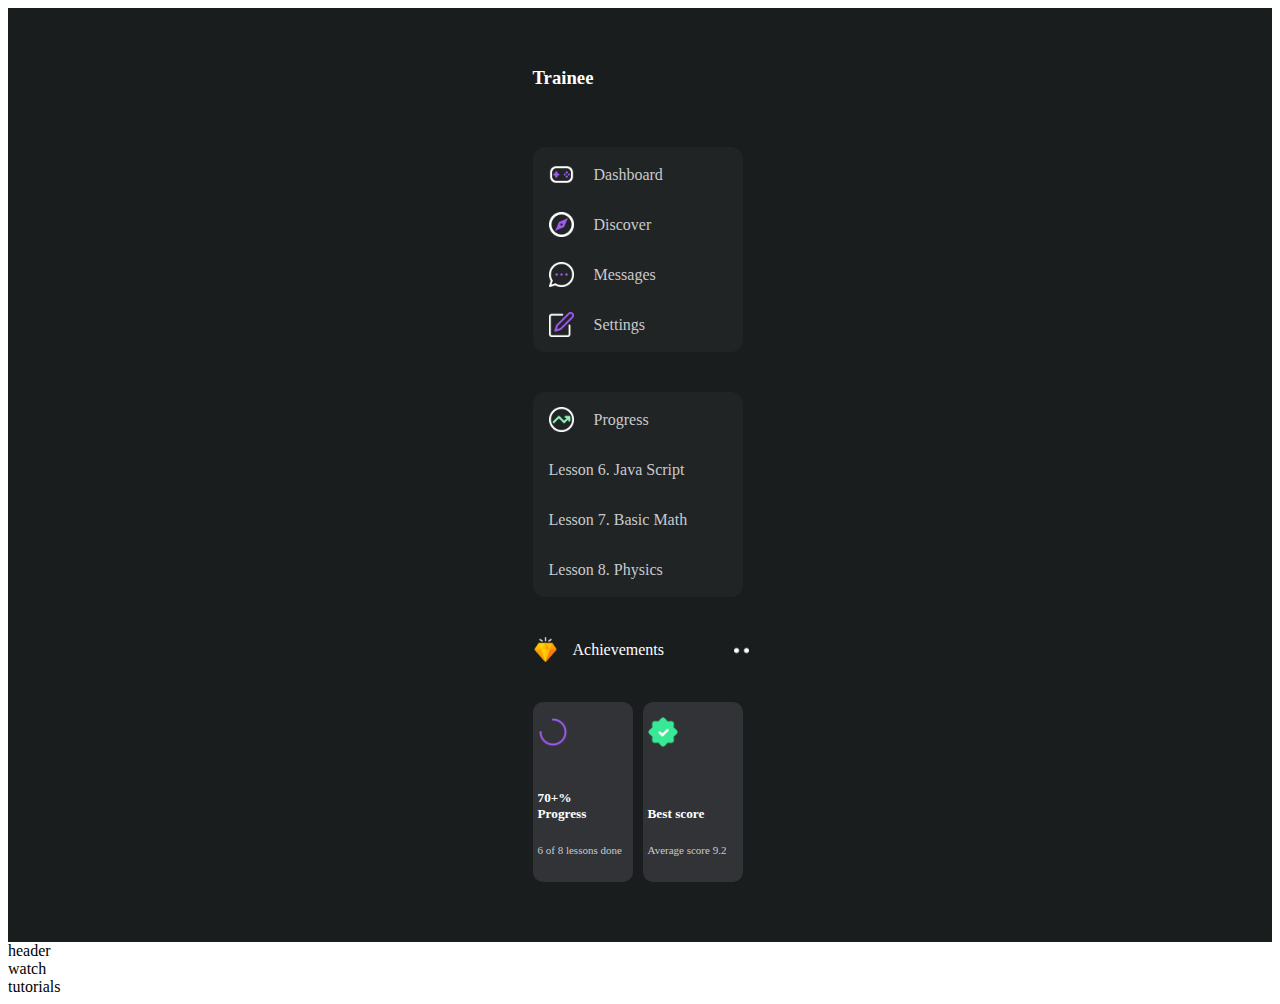
==== src/page/home.html @ acbeae02 "feat: feature/aside created" ====
<!DOCTYPE html>
<html lang="pt-BR">
  <head>
    <meta charset="UTF-8" />
    <meta name="viewport" content="width=device-width, initial-scale=1.0" />
    <title>Trainee</title>
    <link rel="stylesheet" href="/src/css/global-home.css" />
    <link rel="stylesheet" href="/src/css/aside.css" />
  </head>
  <body id="container">
    <aside id="aside">
      <section class="aside__nav">
        <h3>Trainee</h3>
        <div class="nav__summary nav__summary--dashboard">
          <a href="" class="summary__page">
            <img src="/src/imgs/aside/videogame.png" alt="" />
            <span>Dashboard</span>
          </a>
          <a href="" class="summary__page">
            <img src="/src/imgs/aside/compass2.png" alt="" />
            <span>Discover</span>
          </a>
          <a href="" class="summary__page">
            <img src="/src/imgs/aside/messenger.png" alt="" />
            <span>Messages</span>
          </a>
          <a href="" class="summary__page">
            <img src="/src/imgs/aside/edit.png" alt="" />
            <span>Settings</span>
          </a>
        </div>
        <div class="nav__summary nav__summary--progress">
          <a href="" class="summary__page">
            <img src="/src/imgs/aside/stat.png" alt="" />
            <span>Progress</span>
          </a>
          <a href="" class="summary__page summary__lesson">
            <span>Lesson 6. Java Script</span>
          </a>
          <a href="" class="summary__page summary__lesson">
            <span>Lesson 7. Basic Math</span>
          </a>
          <a href="" class="summary__page summary__lesson">
            <span>Lesson 8. Physics</span>
          </a>
        </div>
        <div class="nav__achievements">
          <a class="achievements__anchor" href="">
            <img src="/src/imgs/aside/diamante.png" alt="" />
            Achievements
          </a>
          <button class="achievements__button">
            <img src="/src/imgs/aside/musical-sign-of-two-dots.png" alt="" />
          </button>
        </div>
        <div class="nav__userCards">
          <a class="userCards__card">
            <img src="/src/imgs/aside/loading.png" alt="" />
            <div class="achievement__description">
              <h5>
                70+% <br />
                Progress
              </h5>
              <p>6 of 8 lessons done</p>
            </div>
          </a>
          <a class="userCards__card">
            <img src="/src/imgs/aside/verify.png" alt="" />
            <div class="achievement__description">
              <h5>Best score</h5>
              <p>Average score 9.2</p>
            </div>
          </a>
        </div>
      </section>
    </aside>
    <main id="main">
      <header id="header">header</header>
      <div id="watch">watch</div>
      <div id="tutorials">tutorials</div>
    </main>
  </body>
</html>
---- src/css/aside.css ----
#aside {
  background-color: #191d1e;
  display: flex;
  justify-content: center;
  color: white;
  overflow-y: auto;
}

.aside__nav {
  min-width: 120px;
  max-width: 300px;
  max-height: 1080px;
  padding: 40px 15px 60px 10px;
  gap: 40px;
  left: 20px;
  display: flex;
  flex-direction: column;
  justify-content: space-between;
  position: relative;
}

.nav__summary {
  width: 100%;
  background-color: #202425;
  display: flex;
  flex-direction: column;
  padding: 15px 0;
  border-radius: 12px;
  gap: 25px;
}

.summary__page {
  width: 100%;
  height: 25px;
  text-decoration: none;
  color: #C9CACE;
  display: flex;
  align-items: center;
  position: relative;
  gap: 20px;
  right: 4px;
}

.nav__summary--dashboard a:hover {
  border-left: 4px solid #a35bf6;
  color: white;
}

.nav__summary--progress a:hover {
  border-left: 4px solid #d0d1d0;
  color: white;
}

.summary__page img {
  width: 25px;
  margin-left: 20px;
}

.summary__lesson {
  padding-left: 20px;
}

.nav__achievements {
  display: flex;
  width: 100%;
  justify-content: space-between;
  align-items: center;
  height: 25px;
}

.achievements__anchor {
  gap: 15px;
  display: flex;
  justify-content: space-between;
  align-items: center;
  text-decoration: none;
  color: white;
}

.nav__achievements img {
  width: 25px;
  height: 25px;
}

.achievements__button {
  width: 15px;
  height: 15px;
  background-color: transparent;
  border: 0;
  cursor: pointer;
}

.achievements__button img {
  width: 15px;
  height: 15px;
}

.nav__userCards {
  width: 100%;
  display: flex;
  flex-direction: row;
  justify-content: space-between;
  gap: 10px;
}

.userCards__card {
  border-radius: 10px;
  width: 90px;
  height: 150px;
  padding: 15px 5px;
  background-color: #323337;
  display: flex;
  flex-direction: column;
  justify-content: space-between;
}

.userCards__card img {
  width: 30px;
}

.userCards__card p {
  font-size: 11px;
  color: #C9CACE;
}

@media screen and (max-width: 890px) {
  .achievements__anchor {
    gap: 0px;
  }
}

@media screen and (max-width: 1300px) {
  .aside__nav {
    left: 0;
  }
}
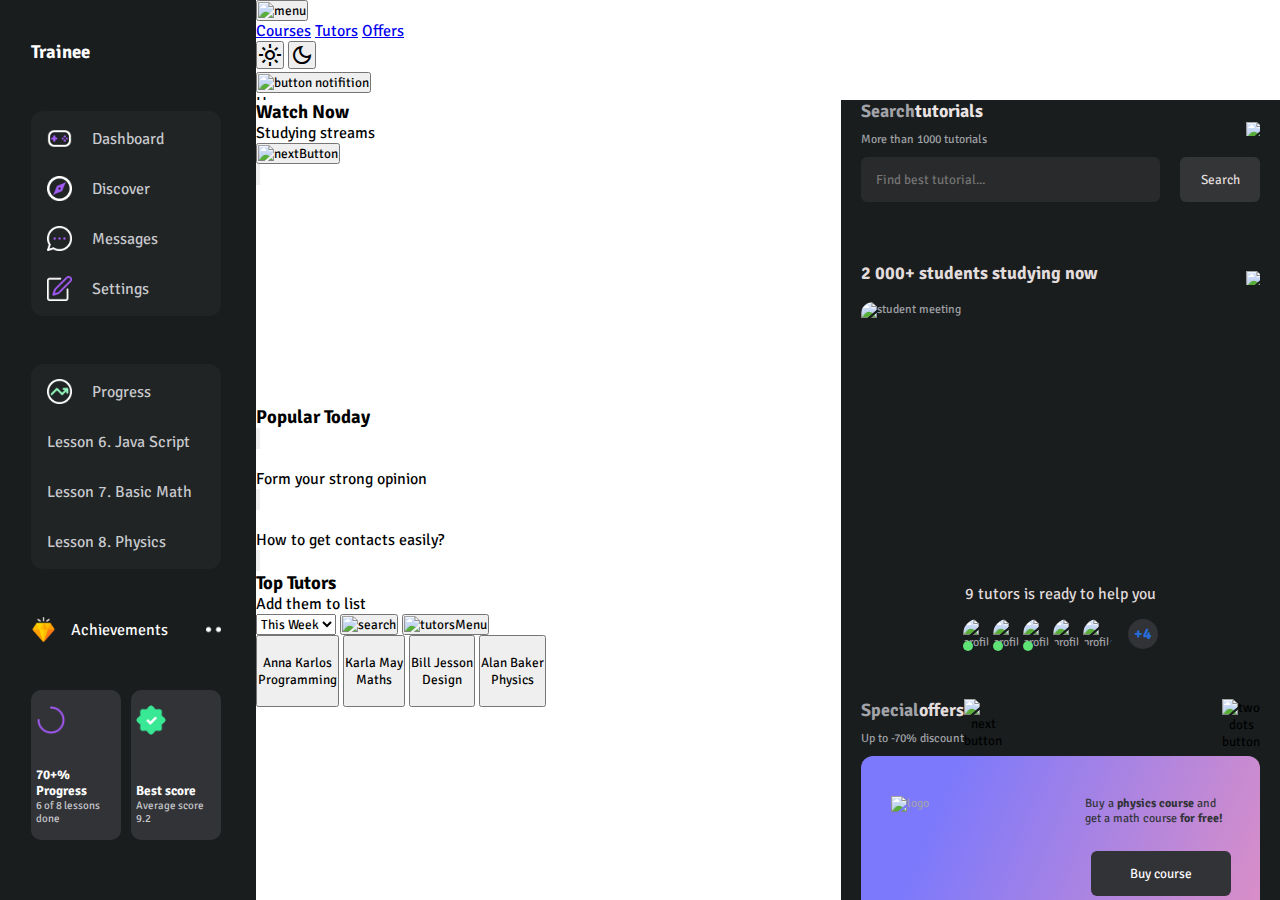
==== commit e4f0d556: "feat: basic function ready" ====
--- a/src/page/home.html
+++ b/src/page/home.html
@@ -5,10 +5,19 @@
     <meta name="viewport" content="width=device-width, initial-scale=1.0" />
     <title>Trainee</title>
     <link rel="stylesheet" href="/src/css/global-home.css" />
+    <link rel="stylesheet" href="/src/css/header.css" />
+    <link rel="stylesheet" href="/src/css/tutorials.css" />
+    <link
+      rel="stylesheet"
+      href="https://fonts.googleapis.com/css2?family=Material+Symbols+Outlined:opsz,wght,FILL,GRAD@20,200,1,0"
+    />
     <link rel="stylesheet" href="/src/css/aside.css" />
+    <link rel="stylesheet" href="/src/css/watch.css" />
+    <link rel="stylesheet" href="/src/components/Modal/index.css" />
   </head>
+  
   <body id="container">
-    <aside id="aside">
+   <aside id="aside">
       <section class="aside__nav">
         <h3>Trainee</h3>
         <div class="nav__summary nav__summary--dashboard">
@@ -50,7 +59,7 @@
             Achievements
           </a>
           <button class="achievements__button">
-            <img src="/src/imgs/aside/musical-sign-of-two-dots.png" alt="" />
+            <img class="button__dots" src="/src/imgs/aside/musical-sign-of-two-dots.png" alt="" />
           </button>
         </div>
         <div class="nav__userCards">
@@ -75,9 +84,364 @@
       </section>
     </aside>
     <main id="main">
-      <header id="header">header</header>
-      <div id="watch">watch</div>
-      <div id="tutorials">tutorials</div>
+      <header id="header">
+        <button class="header__aside">
+          <img class="aside__menu" src="/src/imgs/header/menu.png" alt="menu" />
+        </button>
+
+        <nav class="header__filters">
+          <a class="filters__filter" href="#">Courses</a>
+          <a class="filters__filter" href="#">Tutors</a>
+          <a class="filters__filter" href="#">Offers</a>
+        </nav>
+
+        <div class="header__account">
+          <div class="account__mode">
+            <button class="material-symbols-outlined mode__light">
+              light_mode
+            </button>
+            <button class="material-symbols-outlined mode__dark">
+              dark_mode
+            </button>
+          </div>
+          <button class="account__notifi">
+            <img
+              class="notifi__img"
+              src="/src/imgs/header/notification.png"
+              alt="button notifition"
+            />
+          </button>
+          <p class="account__name">Hey,</p>
+          <button class="account__profile">
+            <img
+              class="profile__img"
+              src="/src/imgs/header/profile.jpg"
+              alt="profile picture"
+            />
+            <img
+              class="profile__add"
+              src="/src/imgs/header/add.png"
+              alt="add button"
+            />
+          </button>
+        </div>
+      </header>
+      <div id="watch" class="watch">
+        <div class="watch__watchNow">
+          <div class="watchNow__menu">
+            <div class="menu__description">
+              <span>
+                <h3>Watch Now</h3>
+                <p>Studying streams</p>
+              </span>
+              <button class="description__nextButton">
+                <img src="/src/imgs/watch/next.png" alt="nextButton" />
+              </button>
+            </div>
+            <button class="menu__button">
+              <img class="button__dots" src="/src/imgs/watch/two-dots.png" alt="" />
+            </button>
+          </div>
+          <ul class="watchNow__streamsList">
+            <li class="streamsList__user">
+              <a href="" class="user__stream">
+                <img
+                  class="stream__img"
+                  src="/src/imgs/watch/live1.jpg"
+                  alt=""
+                />
+              </a>
+            </li>
+            <li class="streamsList__user">
+              <a href="" class="user__stream">
+                <img
+                  class="stream__img"
+                  src="/src/imgs/watch/live2.jpg"
+                  alt=""
+                />
+              </a>
+            </li>
+            <li class="streamsList__user">
+              <a href="" class="user__stream">
+                <img
+                  class="stream__img"
+                  src="/src/imgs/watch/live3.jpg"
+                  alt=""
+                />
+              </a>
+            </li>
+            <li class="streamsList__user">
+              <a href="" class="user__stream">
+                <img
+                  class="stream__img"
+                  src="/src/imgs/watch/live4.jpg"
+                  alt=""
+                />
+              </a>
+            </li>
+            <li class="streamsList__user">
+              <a href="" class="user__stream">
+                <img
+                  class="stream__img"
+                  src="/src/imgs/watch/live5.jpg"
+                  alt=""
+                />
+              </a>
+            </li>
+            <li class="streamsList__user">
+              <a href="" class="user__stream">
+                <img
+                  class="stream__img"
+                  src="/src/imgs/watch/live6.jpg"
+                  alt=""
+                />
+              </a>
+            </li>
+            <li class="streamsList__user">
+              <a href="" class="user__stream">
+                <img
+                  class="stream__img"
+                  src="/src/imgs/watch/live7.jpg"
+                  alt=""
+                />
+              </a>
+            </li>
+            <li class="streamsList__user">
+              <a href="" class="user__stream">
+                <img
+                  class="stream__img"
+                  src="/src/imgs/watch/live8.jpg"
+                  alt=""
+                />
+              </a>
+            </li>
+            <li class="streamsList__user">
+              <a href="" class="user__stream">
+                <img
+                  class="stream__img"
+                  src="/src/imgs/watch/live9.jpg"
+                  alt=""
+                />
+              </a>
+            </li>
+            <li class="streamsList__user">
+              <a href="" class="user__stream">
+                <img
+                  class="stream__img"
+                  src="/src/imgs/watch/live10.jpg"
+                  alt=""
+                />
+              </a>
+            </li>
+            <li class="streamsList__user">
+              <a href="" class="user__stream">
+                <img
+                  class="stream__img"
+                  src="/src/imgs/watch/live11.jpg"
+                  alt=""
+                />
+              </a>
+            </li>
+          </ul>
+        </div>
+        <div class="watch__popular">
+          <div class="popular__menu">
+            <h3>Popular Today</h3>
+            <button class="menu__button">
+              <img class="button__dots" src="/src/imgs/watch/two-dots.png" alt="" />
+            </button>
+          </div>
+          <div class="popular__content">
+            <div class="popular__item">
+              <img src="/src/imgs/watch/brain-running.jpg" alt="" />
+              <div class="item__description">
+                <p>Form your strong opinion</p>
+                <button>
+                  <img src="/src/imgs/watch/arrow-right.png" alt="" />
+                </button>
+              </div>
+            </div>
+            <div class="popular__item">
+              <img class="item__img" src="/src/imgs/watch/hands-sharing.jpg" alt="" />
+              <div class="item__description">
+                <p>How to get contacts easily?</p>
+                <button>
+                  <img src="/src/imgs/watch/arrow-right.png" alt="" />
+                </button>
+              </div>
+            </div>
+          </div>
+        </div>
+        <div class="watch__tutors">
+          <div class="tutors__menu">
+            <span class="menu__description">
+              <h3>Top Tutors</h3>
+              <p>Add them to list</p>
+            </span>
+            <div class="menu__options">
+              <select name="options__filter" class="options__filter">
+                <option value="this-week">This Week</option>
+              </select>
+              <button class="options__search">
+                <img src="/src/imgs/watch/search-img.png" alt="search" />
+              </button>
+              <button class="options__button">
+                <img class="button__dots" src="/src/imgs/watch/two-dots.png" alt="tutorsMenu" />
+              </button>
+            </div>
+          </div>
+          <div class="tutors__list">
+            <button class="list__tutor">
+              <img class="tutor__pic" src="/src/imgs/watch/tutor1.jpg" alt="" />
+              <span class="tutor__description">
+                  <p class="description__name">Anna Karlos</p>
+                  <p class="tutor__subject">Programming</p>
+              </span>
+              <img class="tutor__add" src="/src/imgs/watch/add.png" alt="">
+            </button>
+            <button class="list__tutor">
+              <img class="tutor__pic" src="/src/imgs/watch/tutor2.jpg" alt="" />
+              <span class="tutor__description">
+                <p class="description__name">Karla May</p>
+                <p class="tutor__subject">Maths</p>
+              </span>
+              <img class="tutor__add" src="/src/imgs/watch/add.png" alt="" />
+            </button>
+            <button class="list__tutor">
+              <img class="tutor__pic" src="/src/imgs/watch/tutor3.jpg" alt="" />
+              <span class="tutor__description">
+                <p class="description__name">Bill Jesson</p>
+                <p class="tutor__subject">Design</p>
+              </span>
+              <img class="tutor__add" src="/src/imgs/watch/add.png" alt="" />
+            </button>
+            <button class="list__tutor">
+              <img class="tutor__pic" src="/src/imgs/watch/tutor4.jpg" alt="" />
+              <span class="tutor__description">
+                <p class="description__name">Alan Baker</p>
+                <p class="tutor__subject">Physics</p>
+              </span>
+              <img class="tutor__add" src="/src/imgs/watch/add.png" alt="" />
+            </button>
+          </div>
+        </div>
+      </div>
+      <div id="tutorials">
+        <form class="tutorials__form" action="#" method="get">
+          <div class="form__reading">
+            <legend class="reading__description">
+              <h2 class="description__title">Search</h2>
+              <p class="description__text">More than 1000 tutorials</p>
+            </legend>
+            <button class="reading__button">
+              <img
+                class="button__dots"
+                src="/src/imgs/tutorials/two-dots.png"
+                alt="two dots button"
+              />
+            </button>
+          </div>
+          <label class="form__send" for="search">
+            <input
+              class="send__input"
+              type="text"
+              placeholder="Find best tutorial..."
+              required
+            />
+            <button class="send__button" type="submit">Search</button>
+          </label>
+        </form>
+        <div class="tutorials__meeting">
+          <div class="meeting__reading">
+            <h2 class="reading__title">2 000+ students studying now</h2>
+            <button class="reading__button">
+              <img
+                class="button__dots"
+                src="/src/imgs/tutorials/two-dots.png"
+                alt="two dots button"
+              />
+            </button>
+          </div>
+          <img
+            class="meeting__img"
+            src="/src/imgs/tutorials/meeting.jpg"
+            alt="student meeting"
+          />
+        </div>
+        <div class="tutorials__students">
+          <p class="students__text">9 tutors is ready to help you</p>
+          <picture class="students__profiles">
+            <img
+              class="profiles__img profiles__img--margin"
+              src="/src/imgs/tutorials/profile1.jpg"
+              alt="profile picture"
+            />
+            <div class="profiles__on"></div>
+            <img
+              class="profiles__img profiles__img--margin"
+              src="/src/imgs/tutorials/profile2.jpg"
+              alt="profile picture"
+            />
+            <div class="profiles__on"></div>
+            <img
+              class="profiles__img profiles__img--margin"
+              src="/src/imgs/tutorials/profile3.jpg"
+              alt="profile picture"
+            />
+            <div class="profiles__on"></div>
+            <img
+              class="profiles__img profiles__img--margin"
+              src="/src/imgs/tutorials/profile4.jpeg"
+              alt="profile picture"
+            />
+            <img
+              class="profiles__img"
+              src="/src/imgs/tutorials/profile5.jfif"
+              alt="profile picture"
+            />
+            <span class="profiles__more"><strong>+4</strong></span>
+          </picture>
+        </div>
+        <div class="tutorials__buy">
+          <div class="buy__poster">
+            <div class="poster__offer">
+              <h2 class="offer__title">Special</h2>
+              <p class="offer__text">Up to -70% discount</p>
+            </div>
+            <button class="offer__button offer__button--spacing">
+              <img
+                class="button__next"
+                src="/src/imgs/tutorials/next.png"
+                alt="next button"
+              />
+            </button>
+            <button class="offer__button">
+              <img
+                class="button__dots"
+                src="/src/imgs/tutorials/two-dots.png"
+                alt="two dots button"
+              />
+            </button>
+          </div>
+          <div class="buy__banner">
+            <img
+              class="banner__img"
+              src="/src/imgs/tutorials/logo.png"
+              alt="logo"
+            />
+            <div class="banner__logo">
+              <p class="logo__text">
+                Buy a <strong>physics course</strong> and<br />get a math course
+                <strong>for free!</strong>
+              </p>
+              <button class="logo__button">Buy course</button>
+            </div>
+          </div>
+        </div>
+      </div>
     </main>
+    <script type="module" src="/src/components/Modal/index.js"></script>
+    <script type="module" src="/src/utils/openModal.js"></script>
+    <script type="module" src="/src/utils/closeModal.js"></script>
   </body>
 </html>
--- a/src/css/global-home.css
+++ b/src/css/global-home.css
@@ -0,0 +1,107 @@
+@import url("https://fonts.googleapis.com/css2?family=Open+Sans&family=Poppins:ital,wght@1,300&family=Roboto+Slab:wght@200;400&family=Signika+Negative:wght@300&display=swap");
+
+* {
+  margin: 0;
+  padding: 0;
+  box-sizing: border-box;
+  font-family: "Signika Negative", sans-serif;
+}
+
+*::-webkit-scrollbar {
+  width: 4px;
+}
+
+*::-webkit-scrollbar-thumb {
+  background-color: #272830;
+  border-radius: 4%;
+}
+
+#container {
+  height: 100vh;
+  display: grid;
+  grid-template-columns: 1fr 4fr;
+  grid-template-rows: 1fr;
+  grid-template-areas: "aside main";
+  overflow: hidden;
+}
+
+#aside {
+  grid-area: aside;
+  overflow: hidden;
+  background-color: brown;
+}
+
+#main {
+  width: 100%;
+  height: 100%;
+  display: grid;
+  grid-template-columns: 4fr 3fr;
+  grid-template-rows: 100px 1fr;
+  grid-template-areas:
+    "header header"
+    "watch tutorials";
+  overflow: hidden;
+}
+
+#header {
+  grid-area: header;
+  overflow: hidden;
+}
+
+#watch {
+  grid-area: watch;
+  overflow: hidden;
+}
+
+#tutorials {
+  grid-area: tutorials;
+  overflow: auto;
+}
+
+@media screen and (max-width: 798px) {
+  #container {
+    grid-template-columns: 0 1fr;
+    grid-template-rows: 1fr;
+  }
+
+  #main {
+    display: block;
+    overflow-y: auto;
+  }
+
+  #header {
+    height: 80px;
+  }
+
+  #watch {
+    height: 100vh;
+  }
+
+  #tutorials {
+    height: 100vh;
+  }
+}
+
+@media screen and (max-width: 415px) {
+  #container {
+    grid-template-columns: 0 1fr;
+    grid-template-rows: 1fr;
+  }
+
+  #main {
+    display: block;
+    overflow-x: auto;
+  }
+
+  #header {
+    height: 60px;
+  }
+
+  #watch {
+    height: 100vh;
+  }
+
+  #tutorials {
+    height: 100vh;
+  }
+}
--- a/src/css/tutorials.css
+++ b/src/css/tutorials.css
@@ -0,0 +1,272 @@
+#tutorials {
+  display: flex;
+  flex-direction: column;
+  justify-content: space-between;
+  background-color: #191d1e;
+  color: #a1a3a8;
+  font-size: 14px;
+  gap: 30px;
+  padding: 0 20px 40px 20px;
+}
+
+#tutorials button,
+#tutorials input {
+  border: none;
+  cursor: pointer;
+}
+
+#tutorials h2,
+#tutorials p {
+  padding: 0 0 10px 0;
+}
+
+/* tutorials form */
+.tutorials__form > .form__reading {
+  display: flex;
+  justify-content: space-between;
+}
+
+.reading__description > .description__title::after {
+  content: "tutorials";
+  color: #ebe4e4;
+}
+
+.reading__button {
+  background-color: #191d1e;
+}
+
+.offer__button > .button__dots,
+.reading__button > .button__dots {
+  width: 14px;
+  height: 14px;
+}
+
+.form__send {
+  display: flex;
+  justify-content: space-between;
+}
+
+.send__input,
+.send__button {
+  border-radius: 6px;
+  color: #e2dcdc;
+}
+
+.send__input {
+  min-width: 120px;
+  width: 75%;
+  height: 45px;
+  padding-left: 15px;
+  margin-right: 15px;
+  background-color: #282a2b;
+}
+
+.send__button {
+  min-width: 40px;
+  width: 20%;
+  height: 45px;
+  background-color: #333536;
+}
+
+/* tutorials meeting */
+.tutorials__meeting {
+  display: flex;
+  flex-direction: column;
+}
+
+.meeting__reading {
+  display: flex;
+  justify-content: space-between;
+  color: #e2dcdc;
+  align-items: center;
+  margin: 30px 0 8px 0;
+}
+
+.reading__button {
+  display: flex;
+  align-items: center;
+}
+
+.meeting__img {
+  min-width: 350px;
+  min-height: 200px;
+  height: 28vh;
+  border-radius: 12px 12px 0 0;
+}
+
+/* tutorials students */
+.tutorials__students {
+  display: flex;
+  flex-direction: column;
+  align-items: center;
+}
+
+.students__text {
+  font-size: 16px;
+  color: #e2dcdc;
+}
+
+.students__profiles {
+  display: flex;
+  margin-left: 20px;
+}
+
+.profiles__img,
+.profiles__more {
+  cursor: pointer;
+  width: 40px;
+  height: 40px;
+  margin-left: -10px;
+  border-radius: 20px;
+  border: 5px solid #191d1e;
+}
+
+.profiles__img--margin {
+  margin-left: -20px;
+}
+
+.profiles__on {
+  position: relative;
+  width: 10px;
+  height: 10px;
+  border-radius: 5px;
+  background-color: rgb(95, 226, 117);
+  right: 35px;
+  top: 27px;
+}
+
+.profiles__more {
+  display: flex;
+  align-items: center;
+  justify-content: center;
+  font-size: 16px;
+  margin-left: 5px;
+  background-color: #323337;
+  color: #256edb;
+}
+
+/* tutorials buy */
+.tutorials__buy {
+  padding: 15px 0 0 0;
+}
+
+.buy__poster {
+  display: flex;
+  justify-content: space-between;
+  align-items: flex-start;
+}
+
+.poster__offer > .offer__title::after {
+  content: "offers";
+  color: #e2dcdc;
+}
+
+.offer__button {
+  background-color: #191d1e;
+}
+
+.offer__button--spacing {
+  margin-right: 220px;
+}
+
+.button__next {
+  width: 20px;
+  height: 20px;
+}
+
+.buy__banner {
+  display: flex;
+  align-items: center;
+  justify-content: center;
+  min-width: 350px;
+  height: 20vh;
+  gap: 100px;
+  border-radius: 12px;
+  background: rgb(124, 121, 252);
+  background: linear-gradient(
+    112deg,
+    rgba(124, 121, 252, 1) 0%,
+    rgba(124, 121, 252, 1) 20%,
+    rgba(220, 143, 198, 1) 100%
+  );
+}
+
+.banner__img {
+  width: 100px;
+  height: 100px;
+}
+
+.banner__logo > .logo__text {
+  margin: 0 0 15px -6px;
+  color: #323337;
+}
+
+.logo__button {
+  width: 140px;
+  height: 45px;
+  background-color: #323337;
+  color: #fff;
+  border-radius: 6px;
+}
+
+/* media */
+@media screen and (max-width: 1600px) {
+  #tutorials {
+    font-size: 12px;
+  }
+
+  .tutorials__buy {
+    padding: 15px 0 0 0;
+  }
+}
+
+@media screen and (max-width: 1200px) {
+  .meeting__reading {
+    margin: 0;
+  }
+
+  .meeting__img {
+    min-width: 230px;
+    height: 20vh;
+  }
+
+  .offer__button--spacing {
+    margin-right: 50px;
+  }
+
+  .banner__img {
+    width: 70px;
+    height: 70px;
+  }
+
+  .logo__button {
+    width: 100px;
+    height: 45px;
+  }
+
+  .buy__banner {
+    min-width: 230px;
+    gap: 24px;
+    margin-bottom: 40px;
+  }
+}
+
+@media screen and (max-width: 798px) {
+  #tutorials {
+    padding: 15px 20px 0 20px;
+  }
+
+  .meeting__img {
+    min-width: 230px;
+    height: 27vh;
+  }
+
+  .banner__img {
+    width: 70px;
+    height: 70px;
+  }
+
+  .buy__banner {
+    gap: 25px;
+  }
+}
--- a/src/components/Modal/index.css
+++ b/src/components/Modal/index.css
@@ -0,0 +1,63 @@
+.modal {
+  position: absolute;
+  left: 50%;
+  top: 50%;
+  transform: translate(-50%, -50%);
+  background-color: #191d1e;
+  width: 500px;
+  height: 350px;
+  border-radius: 8px;
+  z-index: 11;
+  transition: 0.3s;
+  pointer-events: all;
+  border: 1px solid #92939736;
+}
+
+.modal__container {
+  display: flex;
+  justify-content: space-around;
+  align-items: center;
+  flex-direction: column;
+  width: 100%;
+  height: 100%;
+}
+
+.container__close {
+  display: flex;
+  align-items: center;
+  flex-direction: row-reverse;
+  width: 95%;
+  height: 38px;
+}
+
+.close__button {
+  display: flex;
+  align-items: center;
+  justify-content: center;
+  cursor: pointer;
+  border: none;
+  width: 36px;
+  height: 36px;
+  background-color: #191d1e;
+}
+
+.button__img:hover {
+  background-color: #9d9ea150;
+}
+
+.button__img {
+  display: flex;
+  align-items: center;
+  justify-content: center;
+  margin: 0;
+  padding: 0;
+  width: 28px;
+  height: 28px;
+  color: #fff;
+  background-color: #51525750;
+}
+
+.container__content {
+  height: 80%;
+  width: 90%;
+}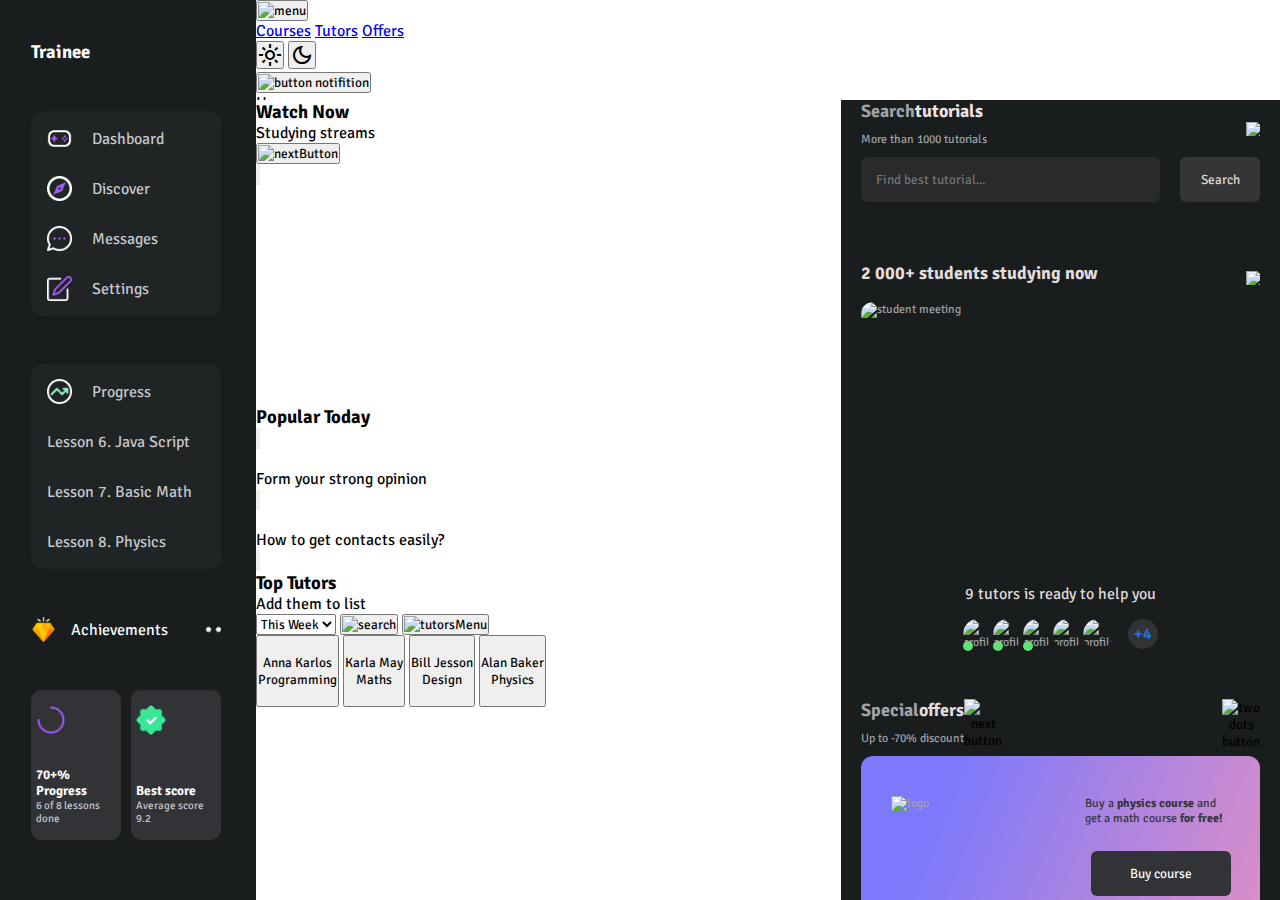
==== commit 60c2058d: "fix: modal" ====
--- a/src/page/home.html
+++ b/src/page/home.html
@@ -1,447 +1,345 @@
 <!DOCTYPE html>
 <html lang="pt-BR">
-  <head>
-    <meta charset="UTF-8" />
-    <meta name="viewport" content="width=device-width, initial-scale=1.0" />
-    <title>Trainee</title>
-    <link rel="stylesheet" href="/src/css/global-home.css" />
-    <link rel="stylesheet" href="/src/css/header.css" />
-    <link rel="stylesheet" href="/src/css/tutorials.css" />
-    <link
-      rel="stylesheet"
-      href="https://fonts.googleapis.com/css2?family=Material+Symbols+Outlined:opsz,wght,FILL,GRAD@20,200,1,0"
-    />
-    <link rel="stylesheet" href="/src/css/aside.css" />
-    <link rel="stylesheet" href="/src/css/watch.css" />
-    <link rel="stylesheet" href="/src/components/Modal/index.css" />
-  </head>
-  
-  <body id="container">
-   <aside id="aside">
-      <section class="aside__nav">
-        <h3>Trainee</h3>
-        <div class="nav__summary nav__summary--dashboard">
-          <a href="" class="summary__page">
-            <img src="/src/imgs/aside/videogame.png" alt="" />
-            <span>Dashboard</span>
-          </a>
-          <a href="" class="summary__page">
-            <img src="/src/imgs/aside/compass2.png" alt="" />
-            <span>Discover</span>
-          </a>
-          <a href="" class="summary__page">
-            <img src="/src/imgs/aside/messenger.png" alt="" />
-            <span>Messages</span>
-          </a>
-          <a href="" class="summary__page">
-            <img src="/src/imgs/aside/edit.png" alt="" />
-            <span>Settings</span>
-          </a>
-        </div>
-        <div class="nav__summary nav__summary--progress">
-          <a href="" class="summary__page">
-            <img src="/src/imgs/aside/stat.png" alt="" />
-            <span>Progress</span>
-          </a>
-          <a href="" class="summary__page summary__lesson">
-            <span>Lesson 6. Java Script</span>
-          </a>
-          <a href="" class="summary__page summary__lesson">
-            <span>Lesson 7. Basic Math</span>
-          </a>
-          <a href="" class="summary__page summary__lesson">
-            <span>Lesson 8. Physics</span>
-          </a>
-        </div>
-        <div class="nav__achievements">
-          <a class="achievements__anchor" href="">
-            <img src="/src/imgs/aside/diamante.png" alt="" />
-            Achievements
-          </a>
-          <button class="achievements__button">
-            <img class="button__dots" src="/src/imgs/aside/musical-sign-of-two-dots.png" alt="" />
-          </button>
-        </div>
-        <div class="nav__userCards">
-          <a class="userCards__card">
-            <img src="/src/imgs/aside/loading.png" alt="" />
-            <div class="achievement__description">
-              <h5>
-                70+% <br />
-                Progress
-              </h5>
-              <p>6 of 8 lessons done</p>
-            </div>
-          </a>
-          <a class="userCards__card">
-            <img src="/src/imgs/aside/verify.png" alt="" />
-            <div class="achievement__description">
-              <h5>Best score</h5>
-              <p>Average score 9.2</p>
-            </div>
-          </a>
-        </div>
-      </section>
-    </aside>
-    <main id="main">
-      <header id="header">
-        <button class="header__aside">
-          <img class="aside__menu" src="/src/imgs/header/menu.png" alt="menu" />
+<head>
+  <meta charset="UTF-8" />
+  <meta name="viewport" content="width=device-width, initial-scale=1.0" />
+  <title>Trainee</title>
+  <link rel="stylesheet" href="/src/css/global-home.css" />
+  <link rel="stylesheet" href="/src/css/header.css" />
+  <link rel="stylesheet" href="/src/css/tutorials.css" />
+  <link rel="stylesheet"
+    href="https://fonts.googleapis.com/css2?family=Material+Symbols+Outlined:opsz,wght,FILL,GRAD@20,200,1,0" />
+  <link rel="stylesheet" href="/src/css/aside.css" />
+  <link rel="stylesheet" href="/src/css/watch.css" />
+  <link rel="stylesheet" href="/src/components/Modal/index.css" />
+</head>
+
+<body id="container">
+  <aside id="aside">
+    <section class="aside__nav">
+      <h3>Trainee</h3>
+      <div class="nav__summary nav__summary--dashboard">
+        <a href="" class="summary__page">
+          <img src="/src/imgs/aside/videogame.png" alt="" />
+          <span>Dashboard</span>
+        </a>
+        <a href="" class="summary__page">
+          <img src="/src/imgs/aside/compass2.png" alt="" />
+          <span>Discover</span>
+        </a>
+        <a href="" class="summary__page">
+          <img src="/src/imgs/aside/messenger.png" alt="" />
+          <span>Messages</span>
+        </a>
+        <a href="" class="summary__page">
+          <img src="/src/imgs/aside/edit.png" alt="" />
+          <span>Settings</span>
+        </a>
+      </div>
+      <div class="nav__summary nav__summary--progress">
+        <a href="" class="summary__page">
+          <img src="/src/imgs/aside/stat.png" alt="" />
+          <span>Progress</span>
+        </a>
+        <a href="" class="summary__page summary__lesson">
+          <span>Lesson 6. Java Script</span>
+        </a>
+        <a href="" class="summary__page summary__lesson">
+          <span>Lesson 7. Basic Math</span>
+        </a>
+        <a href="" class="summary__page summary__lesson">
+          <span>Lesson 8. Physics</span>
+        </a>
+      </div>
+      <div class="nav__achievements">
+        <a class="achievements__anchor" href="">
+          <img src="/src/imgs/aside/diamante.png" alt="" />
+          Achievements
+        </a>
+        <button class="achievements__button">
+          <img class="button__dots" src="/src/imgs/aside/musical-sign-of-two-dots.png" alt="" />
         </button>
+      </div>
+      <div class="nav__userCards">
+        <a class="userCards__card">
+          <img src="/src/imgs/aside/loading.png" alt="" />
+          <div class="achievement__description">
+            <h5>
+              70+% <br />
+              Progress
+            </h5>
+            <p>6 of 8 lessons done</p>
+          </div>
+        </a>
+        <a class="userCards__card">
+          <img src="/src/imgs/aside/verify.png" alt="" />
+          <div class="achievement__description">
+            <h5>Best score</h5>
+            <p>Average score 9.2</p>
+          </div>
+        </a>
+      </div>
+    </section>
+  </aside>
+  <main id="main">
+    <header id="header">
+      <button class="header__aside">
+        <img class="aside__menu" src="/src/imgs/header/menu.png" alt="menu" />
+      </button>
 
-        <nav class="header__filters">
-          <a class="filters__filter" href="#">Courses</a>
-          <a class="filters__filter" href="#">Tutors</a>
-          <a class="filters__filter" href="#">Offers</a>
-        </nav>
+      <nav class="header__filters">
+        <a class="filters__filter" href="#">Courses</a>
+        <a class="filters__filter" href="#">Tutors</a>
+        <a class="filters__filter" href="#">Offers</a>
+      </nav>
 
-        <div class="header__account">
-          <div class="account__mode">
-            <button class="material-symbols-outlined mode__light">
-              light_mode
+      <div class="header__account">
+        <div class="account__mode">
+          <button class="material-symbols-outlined mode__light">
+            light_mode
+          </button>
+          <button class="material-symbols-outlined mode__dark">
+            dark_mode
+          </button>
+        </div>
+        <button class="account__notifi">
+          <img class="notifi__img" src="/src/imgs/header/notification.png" alt="button notifition" />
+        </button>
+        <p class="account__name">Hey,</p>
+        <button class="account__profile">
+          <img class="profile__img" src="/src/imgs/header/profile.jpg" alt="profile picture" />
+          <img class="profile__add" src="/src/imgs/header/add.png" alt="add button" />
+        </button>
+      </div>
+    </header>
+    <div id="watch" class="watch">
+      <div class="watch__watchNow">
+        <div class="watchNow__menu">
+          <div class="menu__description">
+            <span>
+              <h3>Watch Now</h3>
+              <p>Studying streams</p>
+            </span>
+            <button class="description__nextButton">
+              <img src="/src/imgs/watch/next.png" alt="nextButton" />
             </button>
-            <button class="material-symbols-outlined mode__dark">
-              dark_mode
-            </button>
-          </div>
-          <button class="account__notifi">
-            <img
-              class="notifi__img"
-              src="/src/imgs/header/notification.png"
-              alt="button notifition"
-            />
-          </button>
-          <p class="account__name">Hey,</p>
-          <button class="account__profile">
-            <img
-              class="profile__img"
-              src="/src/imgs/header/profile.jpg"
-              alt="profile picture"
-            />
-            <img
-              class="profile__add"
-              src="/src/imgs/header/add.png"
-              alt="add button"
-            />
-          </button>
-        </div>
-      </header>
-      <div id="watch" class="watch">
-        <div class="watch__watchNow">
-          <div class="watchNow__menu">
-            <div class="menu__description">
-              <span>
-                <h3>Watch Now</h3>
-                <p>Studying streams</p>
-              </span>
-              <button class="description__nextButton">
-                <img src="/src/imgs/watch/next.png" alt="nextButton" />
+          </div>
+          <button class="menu__button">
+            <img class="button__dots" src="/src/imgs/watch/two-dots.png" alt="" />
+          </button>
+        </div>
+        <ul class="watchNow__streamsList">
+          <li class="streamsList__user">
+            <a href="" class="user__stream">
+              <img class="stream__img" src="/src/imgs/watch/live1.jpg" alt="" />
+            </a>
+          </li>
+          <li class="streamsList__user">
+            <a href="" class="user__stream">
+              <img class="stream__img" src="/src/imgs/watch/live2.jpg" alt="" />
+            </a>
+          </li>
+          <li class="streamsList__user">
+            <a href="" class="user__stream">
+              <img class="stream__img" src="/src/imgs/watch/live3.jpg" alt="" />
+            </a>
+          </li>
+          <li class="streamsList__user">
+            <a href="" class="user__stream">
+              <img class="stream__img" src="/src/imgs/watch/live4.jpg" alt="" />
+            </a>
+          </li>
+          <li class="streamsList__user">
+            <a href="" class="user__stream">
+              <img class="stream__img" src="/src/imgs/watch/live5.jpg" alt="" />
+            </a>
+          </li>
+          <li class="streamsList__user">
+            <a href="" class="user__stream">
+              <img class="stream__img" src="/src/imgs/watch/live6.jpg" alt="" />
+            </a>
+          </li>
+          <li class="streamsList__user">
+            <a href="" class="user__stream">
+              <img class="stream__img" src="/src/imgs/watch/live7.jpg" alt="" />
+            </a>
+          </li>
+          <li class="streamsList__user">
+            <a href="" class="user__stream">
+              <img class="stream__img" src="/src/imgs/watch/live8.jpg" alt="" />
+            </a>
+          </li>
+          <li class="streamsList__user">
+            <a href="" class="user__stream">
+              <img class="stream__img" src="/src/imgs/watch/live9.jpg" alt="" />
+            </a>
+          </li>
+          <li class="streamsList__user">
+            <a href="" class="user__stream">
+              <img class="stream__img" src="/src/imgs/watch/live10.jpg" alt="" />
+            </a>
+          </li>
+          <li class="streamsList__user">
+            <a href="" class="user__stream">
+              <img class="stream__img" src="/src/imgs/watch/live11.jpg" alt="" />
+            </a>
+          </li>
+        </ul>
+      </div>
+      <div class="watch__popular">
+        <div class="popular__menu">
+          <h3>Popular Today</h3>
+          <button class="menu__button">
+            <img class="button__dots" src="/src/imgs/watch/two-dots.png" alt="" />
+          </button>
+        </div>
+        <div class="popular__content">
+          <div class="popular__item">
+            <img src="/src/imgs/watch/brain-running.jpg" alt="" />
+            <div class="item__description">
+              <p>Form your strong opinion</p>
+              <button>
+                <img src="/src/imgs/watch/arrow-right.png" alt="" />
               </button>
             </div>
-            <button class="menu__button">
-              <img class="button__dots" src="/src/imgs/watch/two-dots.png" alt="" />
-            </button>
-          </div>
-          <ul class="watchNow__streamsList">
-            <li class="streamsList__user">
-              <a href="" class="user__stream">
-                <img
-                  class="stream__img"
-                  src="/src/imgs/watch/live1.jpg"
-                  alt=""
-                />
-              </a>
-            </li>
-            <li class="streamsList__user">
-              <a href="" class="user__stream">
-                <img
-                  class="stream__img"
-                  src="/src/imgs/watch/live2.jpg"
-                  alt=""
-                />
-              </a>
-            </li>
-            <li class="streamsList__user">
-              <a href="" class="user__stream">
-                <img
-                  class="stream__img"
-                  src="/src/imgs/watch/live3.jpg"
-                  alt=""
-                />
-              </a>
-            </li>
-            <li class="streamsList__user">
-              <a href="" class="user__stream">
-                <img
-                  class="stream__img"
-                  src="/src/imgs/watch/live4.jpg"
-                  alt=""
-                />
-              </a>
-            </li>
-            <li class="streamsList__user">
-              <a href="" class="user__stream">
-                <img
-                  class="stream__img"
-                  src="/src/imgs/watch/live5.jpg"
-                  alt=""
-                />
-              </a>
-            </li>
-            <li class="streamsList__user">
-              <a href="" class="user__stream">
-                <img
-                  class="stream__img"
-                  src="/src/imgs/watch/live6.jpg"
-                  alt=""
-                />
-              </a>
-            </li>
-            <li class="streamsList__user">
-              <a href="" class="user__stream">
-                <img
-                  class="stream__img"
-                  src="/src/imgs/watch/live7.jpg"
-                  alt=""
-                />
-              </a>
-            </li>
-            <li class="streamsList__user">
-              <a href="" class="user__stream">
-                <img
-                  class="stream__img"
-                  src="/src/imgs/watch/live8.jpg"
-                  alt=""
-                />
-              </a>
-            </li>
-            <li class="streamsList__user">
-              <a href="" class="user__stream">
-                <img
-                  class="stream__img"
-                  src="/src/imgs/watch/live9.jpg"
-                  alt=""
-                />
-              </a>
-            </li>
-            <li class="streamsList__user">
-              <a href="" class="user__stream">
-                <img
-                  class="stream__img"
-                  src="/src/imgs/watch/live10.jpg"
-                  alt=""
-                />
-              </a>
-            </li>
-            <li class="streamsList__user">
-              <a href="" class="user__stream">
-                <img
-                  class="stream__img"
-                  src="/src/imgs/watch/live11.jpg"
-                  alt=""
-                />
-              </a>
-            </li>
-          </ul>
-        </div>
-        <div class="watch__popular">
-          <div class="popular__menu">
-            <h3>Popular Today</h3>
-            <button class="menu__button">
-              <img class="button__dots" src="/src/imgs/watch/two-dots.png" alt="" />
-            </button>
-          </div>
-          <div class="popular__content">
-            <div class="popular__item">
-              <img src="/src/imgs/watch/brain-running.jpg" alt="" />
-              <div class="item__description">
-                <p>Form your strong opinion</p>
-                <button>
-                  <img src="/src/imgs/watch/arrow-right.png" alt="" />
-                </button>
-              </div>
-            </div>
-            <div class="popular__item">
-              <img class="item__img" src="/src/imgs/watch/hands-sharing.jpg" alt="" />
-              <div class="item__description">
-                <p>How to get contacts easily?</p>
-                <button>
-                  <img src="/src/imgs/watch/arrow-right.png" alt="" />
-                </button>
-              </div>
-            </div>
-          </div>
-        </div>
-        <div class="watch__tutors">
-          <div class="tutors__menu">
-            <span class="menu__description">
-              <h3>Top Tutors</h3>
-              <p>Add them to list</p>
-            </span>
-            <div class="menu__options">
-              <select name="options__filter" class="options__filter">
-                <option value="this-week">This Week</option>
-              </select>
-              <button class="options__search">
-                <img src="/src/imgs/watch/search-img.png" alt="search" />
-              </button>
-              <button class="options__button">
-                <img class="button__dots" src="/src/imgs/watch/two-dots.png" alt="tutorsMenu" />
+          </div>
+          <div class="popular__item">
+            <img class="item__img" src="/src/imgs/watch/hands-sharing.jpg" alt="" />
+            <div class="item__description">
+              <p>How to get contacts easily?</p>
+              <button>
+                <img src="/src/imgs/watch/arrow-right.png" alt="" />
               </button>
             </div>
           </div>
-          <div class="tutors__list">
-            <button class="list__tutor">
-              <img class="tutor__pic" src="/src/imgs/watch/tutor1.jpg" alt="" />
-              <span class="tutor__description">
-                  <p class="description__name">Anna Karlos</p>
-                  <p class="tutor__subject">Programming</p>
-              </span>
-              <img class="tutor__add" src="/src/imgs/watch/add.png" alt="">
+        </div>
+      </div>
+      <div class="watch__tutors">
+        <div class="tutors__menu">
+          <span class="menu__description">
+            <h3>Top Tutors</h3>
+            <p>Add them to list</p>
+          </span>
+          <div class="menu__options">
+            <select name="options__filter" class="options__filter">
+              <option value="this-week">This Week</option>
+            </select>
+            <button class="options__search">
+              <img src="/src/imgs/watch/search-img.png" alt="search" />
             </button>
-            <button class="list__tutor">
-              <img class="tutor__pic" src="/src/imgs/watch/tutor2.jpg" alt="" />
-              <span class="tutor__description">
-                <p class="description__name">Karla May</p>
-                <p class="tutor__subject">Maths</p>
-              </span>
-              <img class="tutor__add" src="/src/imgs/watch/add.png" alt="" />
+            <button class="options__button">
+              <img class="button__dots" src="/src/imgs/watch/two-dots.png" alt="tutorsMenu" />
             </button>
-            <button class="list__tutor">
-              <img class="tutor__pic" src="/src/imgs/watch/tutor3.jpg" alt="" />
-              <span class="tutor__description">
-                <p class="description__name">Bill Jesson</p>
-                <p class="tutor__subject">Design</p>
-              </span>
-              <img class="tutor__add" src="/src/imgs/watch/add.png" alt="" />
-            </button>
-            <button class="list__tutor">
-              <img class="tutor__pic" src="/src/imgs/watch/tutor4.jpg" alt="" />
-              <span class="tutor__description">
-                <p class="description__name">Alan Baker</p>
-                <p class="tutor__subject">Physics</p>
-              </span>
-              <img class="tutor__add" src="/src/imgs/watch/add.png" alt="" />
-            </button>
-          </div>
-        </div>
-      </div>
-      <div id="tutorials">
-        <form class="tutorials__form" action="#" method="get">
-          <div class="form__reading">
-            <legend class="reading__description">
-              <h2 class="description__title">Search</h2>
-              <p class="description__text">More than 1000 tutorials</p>
-            </legend>
-            <button class="reading__button">
-              <img
-                class="button__dots"
-                src="/src/imgs/tutorials/two-dots.png"
-                alt="two dots button"
-              />
-            </button>
-          </div>
-          <label class="form__send" for="search">
-            <input
-              class="send__input"
-              type="text"
-              placeholder="Find best tutorial..."
-              required
-            />
-            <button class="send__button" type="submit">Search</button>
-          </label>
-        </form>
-        <div class="tutorials__meeting">
-          <div class="meeting__reading">
-            <h2 class="reading__title">2 000+ students studying now</h2>
-            <button class="reading__button">
-              <img
-                class="button__dots"
-                src="/src/imgs/tutorials/two-dots.png"
-                alt="two dots button"
-              />
-            </button>
-          </div>
-          <img
-            class="meeting__img"
-            src="/src/imgs/tutorials/meeting.jpg"
-            alt="student meeting"
-          />
-        </div>
-        <div class="tutorials__students">
-          <p class="students__text">9 tutors is ready to help you</p>
-          <picture class="students__profiles">
-            <img
-              class="profiles__img profiles__img--margin"
-              src="/src/imgs/tutorials/profile1.jpg"
-              alt="profile picture"
-            />
-            <div class="profiles__on"></div>
-            <img
-              class="profiles__img profiles__img--margin"
-              src="/src/imgs/tutorials/profile2.jpg"
-              alt="profile picture"
-            />
-            <div class="profiles__on"></div>
-            <img
-              class="profiles__img profiles__img--margin"
-              src="/src/imgs/tutorials/profile3.jpg"
-              alt="profile picture"
-            />
-            <div class="profiles__on"></div>
-            <img
-              class="profiles__img profiles__img--margin"
-              src="/src/imgs/tutorials/profile4.jpeg"
-              alt="profile picture"
-            />
-            <img
-              class="profiles__img"
-              src="/src/imgs/tutorials/profile5.jfif"
-              alt="profile picture"
-            />
-            <span class="profiles__more"><strong>+4</strong></span>
-          </picture>
-        </div>
-        <div class="tutorials__buy">
-          <div class="buy__poster">
-            <div class="poster__offer">
-              <h2 class="offer__title">Special</h2>
-              <p class="offer__text">Up to -70% discount</p>
-            </div>
-            <button class="offer__button offer__button--spacing">
-              <img
-                class="button__next"
-                src="/src/imgs/tutorials/next.png"
-                alt="next button"
-              />
-            </button>
-            <button class="offer__button">
-              <img
-                class="button__dots"
-                src="/src/imgs/tutorials/two-dots.png"
-                alt="two dots button"
-              />
-            </button>
-          </div>
-          <div class="buy__banner">
-            <img
-              class="banner__img"
-              src="/src/imgs/tutorials/logo.png"
-              alt="logo"
-            />
-            <div class="banner__logo">
-              <p class="logo__text">
-                Buy a <strong>physics course</strong> and<br />get a math course
-                <strong>for free!</strong>
-              </p>
-              <button class="logo__button">Buy course</button>
-            </div>
-          </div>
-        </div>
-      </div>
-    </main>
-    <script type="module" src="/src/components/Modal/index.js"></script>
-    <script type="module" src="/src/utils/openModal.js"></script>
-    <script type="module" src="/src/utils/closeModal.js"></script>
-  </body>
-</html>
+          </div>
+        </div>
+        <div class="tutors__list">
+          <button class="list__tutor">
+            <img class="tutor__pic" src="/src/imgs/watch/tutor1.jpg" alt="" />
+            <span class="tutor__description">
+              <p class="description__name">Anna Karlos</p>
+              <p class="tutor__subject">Programming</p>
+            </span>
+            <img class="tutor__add" src="/src/imgs/watch/add.png" alt="">
+          </button>
+          <button class="list__tutor">
+            <img class="tutor__pic" src="/src/imgs/watch/tutor2.jpg" alt="" />
+            <span class="tutor__description">
+              <p class="description__name">Karla May</p>
+              <p class="tutor__subject">Maths</p>
+            </span>
+            <img class="tutor__add" src="/src/imgs/watch/add.png" alt="" />
+          </button>
+          <button class="list__tutor">
+            <img class="tutor__pic" src="/src/imgs/watch/tutor3.jpg" alt="" />
+            <span class="tutor__description">
+              <p class="description__name">Bill Jesson</p>
+              <p class="tutor__subject">Design</p>
+            </span>
+            <img class="tutor__add" src="/src/imgs/watch/add.png" alt="" />
+          </button>
+          <button class="list__tutor">
+            <img class="tutor__pic" src="/src/imgs/watch/tutor4.jpg" alt="" />
+            <span class="tutor__description">
+              <p class="description__name">Alan Baker</p>
+              <p class="tutor__subject">Physics</p>
+            </span>
+            <img class="tutor__add" src="/src/imgs/watch/add.png" alt="" />
+          </button>
+        </div>
+      </div>
+    </div>
+    <div id="tutorials">
+      <form class="tutorials__form" action="#" method="get">
+        <div class="form__reading">
+          <legend class="reading__description">
+            <h2 class="description__title">Search</h2>
+            <p class="description__text">More than 1000 tutorials</p>
+          </legend>
+          <button class="reading__button">
+            <img class="button__dots" src="/src/imgs/tutorials/two-dots.png" alt="two dots button" />
+          </button>
+        </div>
+        <label class="form__send" for="search">
+          <input class="send__input" type="text" placeholder="Find best tutorial..." required />
+          <button class="send__button" type="submit">Search</button>
+        </label>
+      </form>
+      <div class="tutorials__meeting">
+        <div class="meeting__reading">
+          <h2 class="reading__title">2 000+ students studying now</h2>
+          <button class="reading__button">
+            <img class="button__dots" src="/src/imgs/tutorials/two-dots.png" alt="two dots button" />
+          </button>
+        </div>
+        <img class="meeting__img" src="/src/imgs/tutorials/meeting.jpg" alt="student meeting" />
+      </div>
+      <div class="tutorials__students">
+        <p class="students__text">9 tutors is ready to help you</p>
+        <picture class="students__profiles">
+          <img class="profiles__img profiles__img--margin" src="/src/imgs/tutorials/profile1.jpg"
+            alt="profile picture" />
+          <div class="profiles__on"></div>
+          <img class="profiles__img profiles__img--margin" src="/src/imgs/tutorials/profile2.jpg"
+            alt="profile picture" />
+          <div class="profiles__on"></div>
+          <img class="profiles__img profiles__img--margin" src="/src/imgs/tutorials/profile3.jpg"
+            alt="profile picture" />
+          <div class="profiles__on"></div>
+          <img class="profiles__img profiles__img--margin" src="/src/imgs/tutorials/profile4.jpeg"
+            alt="profile picture" />
+          <img class="profiles__img" src="/src/imgs/tutorials/profile5.jfif" alt="profile picture" />
+          <span class="profiles__more"><strong>+4</strong></span>
+        </picture>
+      </div>
+      <div class="tutorials__buy">
+        <div class="buy__poster">
+          <div class="poster__offer">
+            <h2 class="offer__title">Special</h2>
+            <p class="offer__text">Up to -70% discount</p>
+          </div>
+          <button class="offer__button offer__button--spacing">
+            <img class="button__next" src="/src/imgs/tutorials/next.png" alt="next button" />
+          </button>
+          <button class="offer__button">
+            <img class="button__dots" src="/src/imgs/tutorials/two-dots.png" alt="two dots button" />
+          </button>
+        </div>
+        <div class="buy__banner">
+          <img class="banner__img" src="/src/imgs/tutorials/logo.png" alt="logo" />
+          <div class="banner__logo">
+            <p class="logo__text">
+              Buy a <strong>physics course</strong> and<br />get a math course
+              <strong>for free!</strong>
+            </p>
+            <button class="logo__button">Buy course</button>
+          </div>
+        </div>
+      </div>
+    </div>
+  </main>
+  <script type="module" src="/src/components/Modal/index.js"></script>
+  <script type="module" src="/src/utils/openModal.js"></script>
+  <script type="module" src="/src/utils/closeModal.js"></script>
+  <script type="module" src="/src/components/Modal/conteudo.js"></script>
+</body>
+</html>--- a/src/components/Modal/index.css
+++ b/src/components/Modal/index.css
@@ -7,9 +7,6 @@
   width: 500px;
   height: 350px;
   border-radius: 8px;
-  z-index: 11;
-  transition: 0.3s;
-  pointer-events: all;
   border: 1px solid #92939736;
 }
 
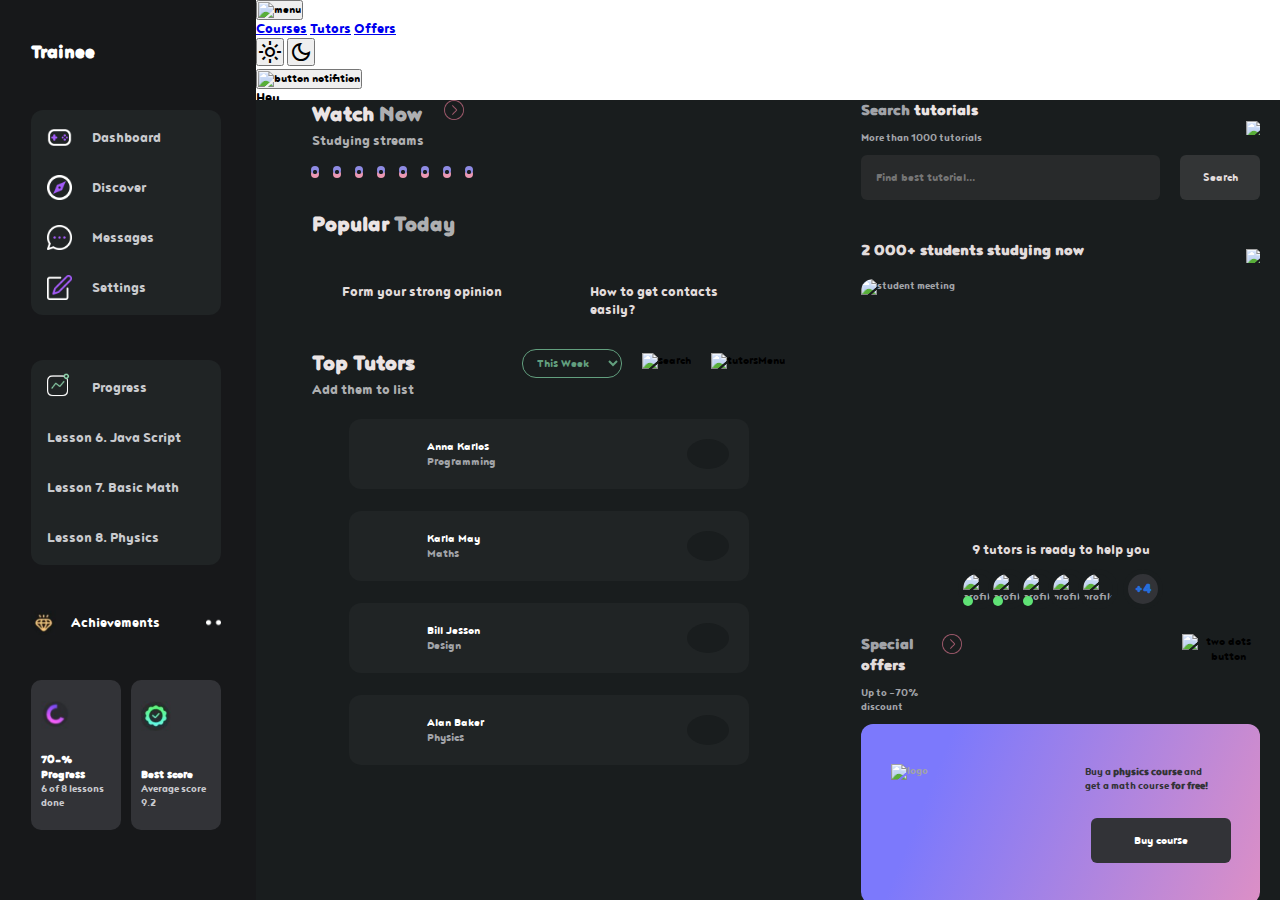
==== commit 21d2584e: "attempt to layout errors fixed" ====
--- a/src/page/home.html
+++ b/src/page/home.html
@@ -17,7 +17,7 @@
 <body id="container">
   <aside id="aside">
     <section class="aside__nav">
-      <h3>Trainee</h3>
+      <h3 class="aside__title">Trainee</h3>
       <div class="nav__summary nav__summary--dashboard">
         <a href="" class="summary__page">
           <img src="/src/imgs/aside/videogame.png" alt="" />
@@ -53,7 +53,7 @@
       </div>
       <div class="nav__achievements">
         <a class="achievements__anchor" href="">
-          <img src="/src/imgs/aside/diamante.png" alt="" />
+          <img src="/src/imgs/aside/diamante-2.png" alt="" />
           Achievements
         </a>
         <button class="achievements__button">
@@ -62,7 +62,7 @@
       </div>
       <div class="nav__userCards">
         <a class="userCards__card">
-          <img src="/src/imgs/aside/loading.png" alt="" />
+          <img src="/src/imgs/aside/loading-2.png" alt="" />
           <div class="achievement__description">
             <h5>
               70+% <br />
@@ -72,7 +72,7 @@
           </div>
         </a>
         <a class="userCards__card">
-          <img src="/src/imgs/aside/verify.png" alt="" />
+          <img src="/src/imgs/aside/verify-2.png" alt="" />
           <div class="achievement__description">
             <h5>Best score</h5>
             <p>Average score 9.2</p>
@@ -105,7 +105,7 @@
         <button class="account__notifi">
           <img class="notifi__img" src="/src/imgs/header/notification.png" alt="button notifition" />
         </button>
-        <p class="account__name">Hey,</p>
+        <p class="account__name">Hey, </p>
         <button class="account__profile">
           <img class="profile__img" src="/src/imgs/header/profile.jpg" alt="profile picture" />
           <img class="profile__add" src="/src/imgs/header/add.png" alt="add button" />
@@ -117,7 +117,7 @@
         <div class="watchNow__menu">
           <div class="menu__description">
             <span>
-              <h3>Watch Now</h3>
+              <h3 class="watchh3">Watch</h3>
               <p>Studying streams</p>
             </span>
             <button class="description__nextButton">
@@ -156,21 +156,6 @@
           </li>
           <li class="streamsList__user">
             <a href="" class="user__stream">
-              <img class="stream__img" src="/src/imgs/watch/live6.jpg" alt="" />
-            </a>
-          </li>
-          <li class="streamsList__user">
-            <a href="" class="user__stream">
-              <img class="stream__img" src="/src/imgs/watch/live7.jpg" alt="" />
-            </a>
-          </li>
-          <li class="streamsList__user">
-            <a href="" class="user__stream">
-              <img class="stream__img" src="/src/imgs/watch/live8.jpg" alt="" />
-            </a>
-          </li>
-          <li class="streamsList__user">
-            <a href="" class="user__stream">
               <img class="stream__img" src="/src/imgs/watch/live9.jpg" alt="" />
             </a>
           </li>
@@ -188,7 +173,7 @@
       </div>
       <div class="watch__popular">
         <div class="popular__menu">
-          <h3>Popular Today</h3>
+          <h3>Popular</h3>
           <button class="menu__button">
             <img class="button__dots" src="/src/imgs/watch/two-dots.png" alt="" />
           </button>
@@ -272,7 +257,7 @@
       <form class="tutorials__form" action="#" method="get">
         <div class="form__reading">
           <legend class="reading__description">
-            <h2 class="description__title">Search</h2>
+            <h2 class="description__title">Search </h2>
             <p class="description__text">More than 1000 tutorials</p>
           </legend>
           <button class="reading__button">
@@ -314,7 +299,7 @@
       <div class="tutorials__buy">
         <div class="buy__poster">
           <div class="poster__offer">
-            <h2 class="offer__title">Special</h2>
+            <h2 class="offer__title">Special </h2>
             <p class="offer__text">Up to -70% discount</p>
           </div>
           <button class="offer__button offer__button--spacing">
@@ -338,8 +323,5 @@
     </div>
   </main>
   <script type="module" src="/src/components/Modal/index.js"></script>
-  <script type="module" src="/src/utils/openModal.js"></script>
-  <script type="module" src="/src/utils/closeModal.js"></script>
-  <script type="module" src="/src/components/Modal/conteudo.js"></script>
 </body>
 </html>--- a/src/css/global-home.css
+++ b/src/css/global-home.css
@@ -1,19 +1,24 @@
+@font-face {
+  font-family: Noyh-R-heavy;
+  src: url(../font/NoyhR-Heavy.ttf);
+}
 @import url("https://fonts.googleapis.com/css2?family=Open+Sans&family=Poppins:ital,wght@1,300&family=Roboto+Slab:wght@200;400&family=Signika+Negative:wght@300&display=swap");
 
 * {
   margin: 0;
   padding: 0;
   box-sizing: border-box;
-  font-family: "Signika Negative", sans-serif;
+  font-family: "Noyh-R-heavy", "Signika Negative" ,sans-serif;
 }
 
 *::-webkit-scrollbar {
-  width: 4px;
+  width: 8px;
+  height: 8px;
 }
 
 *::-webkit-scrollbar-thumb {
   background-color: #272830;
-  border-radius: 4%;
+  border-radius: 20px;
 }
 
 #container {
@@ -22,13 +27,13 @@
   grid-template-columns: 1fr 4fr;
   grid-template-rows: 1fr;
   grid-template-areas: "aside main";
-  overflow: hidden;
+  overflow-x: hidden;
 }
 
 #aside {
   grid-area: aside;
   overflow: hidden;
-  background-color: brown;
+  background-color: var(--ColorAside);
 }
 
 #main {
@@ -46,22 +51,26 @@
 #header {
   grid-area: header;
   overflow: hidden;
+  background-color: var(--ColorHeader);
 }
 
 #watch {
   grid-area: watch;
   overflow: hidden;
+  background-color: var(--ColorWatch);
 }
 
 #tutorials {
   grid-area: tutorials;
-  overflow: auto;
+  overflow: hidden;
+  background-color: var(--ColorTutorials);
 }
 
 @media screen and (max-width: 798px) {
   #container {
     grid-template-columns: 0 1fr;
     grid-template-rows: 1fr;
+
   }
 
   #main {
@@ -82,7 +91,7 @@
   }
 }
 
-@media screen and (max-width: 415px) {
+@media screen and (max-width: 480px) {
   #container {
     grid-template-columns: 0 1fr;
     grid-template-rows: 1fr;
@@ -94,7 +103,7 @@
   }
 
   #header {
-    height: 60px;
+    height: 80px;
   }
 
   #watch {
--- a/src/css/tutorials.css
+++ b/src/css/tutorials.css
@@ -5,10 +5,9 @@
   background-color: #191d1e;
   color: #a1a3a8;
   font-size: 14px;
-  gap: 30px;
+  gap: 10px;
   padding: 0 20px 40px 20px;
 }
-
 #tutorials button,
 #tutorials input {
   border: none;
--- a/src/css/aside.css
+++ b/src/css/aside.css
@@ -1,9 +1,13 @@
 #aside {
-  background-color: #191d1e;
+  background-color: #17181A;
   display: flex;
   justify-content: center;
   color: white;
   overflow-y: auto;
+}
+
+.aside__title {
+  font-size: 22px;
 }
 
 .aside__nav {
@@ -43,12 +47,16 @@
 
 .nav__summary--dashboard a:hover {
   border-left: 4px solid #a35bf6;
+  border-radius: 2px;
   color: white;
+  transition: 200ms;
 }
 
 .nav__summary--progress a:hover {
-  border-left: 4px solid #d0d1d0;
+  border-left: 4px solid #92F4BB;
+  border-radius: 2px;
   color: white;
+  transition: 200ms;
 }
 
 .summary__page img {
@@ -101,13 +109,14 @@
   flex-direction: row;
   justify-content: space-between;
   gap: 10px;
+  padding: 0 0 10px 0;
 }
 
 .userCards__card {
   border-radius: 10px;
   width: 90px;
   height: 150px;
-  padding: 15px 5px;
+  padding: 20px 10px;
   background-color: #323337;
   display: flex;
   flex-direction: column;
@@ -119,7 +128,7 @@
 }
 
 .userCards__card p {
-  font-size: 11px;
+  font-size: 12px;
   color: #C9CACE;
 }
 
--- a/src/css/watch.css
+++ b/src/css/watch.css
@@ -0,0 +1,235 @@
+#watch {
+  background-color: #191d1e;
+  color: #e2dcdc;
+  padding: 0 56px 20px 56px;
+  overflow-y: auto;
+  display: flex;
+  flex-direction: column;
+  gap: 30px;
+  -ms-overflow-style: none;
+}
+::-webkit-scrollbar {
+  display: none;
+}
+.watch button {
+  background-color: transparent;
+  border: 0;
+  cursor: pointer;
+}
+
+.watch h3 {
+  color: #ebe4e4;
+  font-size: 25px;
+}
+
+.watchh3::after {
+  content: " Now";
+  color: #AEAFB1;
+}
+
+.watchNow__menu .menu__description span,
+.tutors__menu .menu__description {
+  height: 50px;
+  display: flex;
+  flex-direction: column;
+  justify-content: space-between;
+}
+.menu__description p {
+  color: #AEAFB1
+}
+.watch__watchNow {
+  display: flex;
+  flex-direction: column;
+  gap: 10px;
+  justify-content: center;
+}
+
+.description__nextButton {
+  height: 20px;
+}
+
+.description__nextButton img {
+  width: 20px;
+}
+
+.menu__button,
+.options__button,
+.options__search {
+  height: 23px;
+}
+
+.menu__button img,
+.options__button img,
+.tutors__menu > .menu__options > .options__search img {
+  width: 14px;
+}
+
+.watchNow__menu > .menu__description,
+.tutors__menu > .menu__options,
+.watch__tutors {
+  gap: 20px;
+}
+
+.watchNow__streamsList {
+  display: flex;
+  gap: 18px;
+  padding: 1px;
+  list-style: none;
+  justify-content: left
+}
+
+.stream__img {
+  width: 68px;
+  border-radius: 50%;
+  border: 2px solid #191d1e;
+  box-shadow: 0px -2px 0px 2px #8E8BE4, 0px 2px 0px 2px #EB97B1;
+}
+
+.stream__img:hover {
+  transform: scale(1.05);
+  transition: 200ms;
+}
+
+.popular__menu h3::after {
+  content: " Today";
+  color: #AEAFB1;
+}
+
+.watch__popular,
+.popular__item {
+  display: flex;
+  flex-direction: column;
+  gap: 22px;
+}
+
+.watch__tutors {
+  display: flex;
+  flex-direction: column;
+}
+
+.popular__content {
+  display: flex;
+  gap: 22px;
+  flex: 1;
+}
+
+.watchNow__menu,
+.watchNow__menu .menu__description,
+.tutors__menu .menu__options,
+.popular__menu,
+.tutors__menu {
+  display: flex;
+  justify-content: space-between;
+}
+
+.popular__item {
+  width: 95%;
+}
+
+.popular__item:hover {
+  transform: scale(1.05);
+  transition: 200ms;
+}
+
+.popular__item > img {
+  border-radius: 15px;
+  width: 100%;
+}
+
+.item__description {
+  padding: 0 30px;
+  display: flex;
+  justify-content: space-between;
+}
+
+.item__description button img {
+  width: 18px;
+}
+
+.popular__item .item__description,
+.popular__item .item__description img {
+  cursor: pointer;
+}
+
+.options__filter {
+  background-color: transparent;
+  width: 100px;
+  height: 29px;
+  padding: 0 10px;
+}
+
+.tutors__menu > .menu__options > .options__filter {
+  border: 1px solid #629f7e;
+  border-radius: 14px;
+  color: #629f7e;
+}
+
+.tutors__list {
+  display: flex;
+  flex-wrap: wrap;
+  gap: 22px;
+  justify-content: center;
+}
+
+.tutors__list .list__tutor {
+  display: flex;
+  align-items: center;
+  color: white;
+  padding: 20px;
+  background-color: #202425;
+  border-radius: 12px;
+  flex: 1;
+  min-width: 260px;
+  max-width: 400px;
+}
+
+.tutors__list .list__tutor:hover {
+  transform: scale(1.05);
+  transition: 200ms;
+}
+
+.tutor__pic {
+  width: 50px;
+  border-radius: 50%;
+}
+
+.tutor__description {
+  display: flex;
+  flex-direction: column;
+  text-align: left;
+  justify-content: center;
+  width: 100%;
+  padding-left: 20px;
+}
+
+.tutor__subject {
+  color: #a1a3a8;
+}
+
+.tutor__add {
+  width: 45px;
+  padding: 15px;
+  border-radius: 50%;
+  background-color: #191d1e;
+}
+
+@media screen and (max-width: 1000px) {
+  #watch {
+    padding: 0 30px 20px 30px;
+  }
+}
+
+@media screen and (max-width: 798px) {
+  #watch {
+    padding: 0 16px 20px 16px;
+  }
+}
+
+.watchNow__streamsList::-webkit-scrollbar {
+  height: 8px;
+}
+
+.watchNow__streamsList::-webkit-scrollbar-thumb {
+  background-color: #272830;
+  border-radius: 4%;
+}
--- a/src/components/Modal/index.css
+++ b/src/components/Modal/index.css
@@ -55,6 +55,7 @@
 }
 
 .container__content {
-  height: 80%;
-  width: 90%;
+  height: 85%;
+  width: 92%;
+  color: #fff;
 }